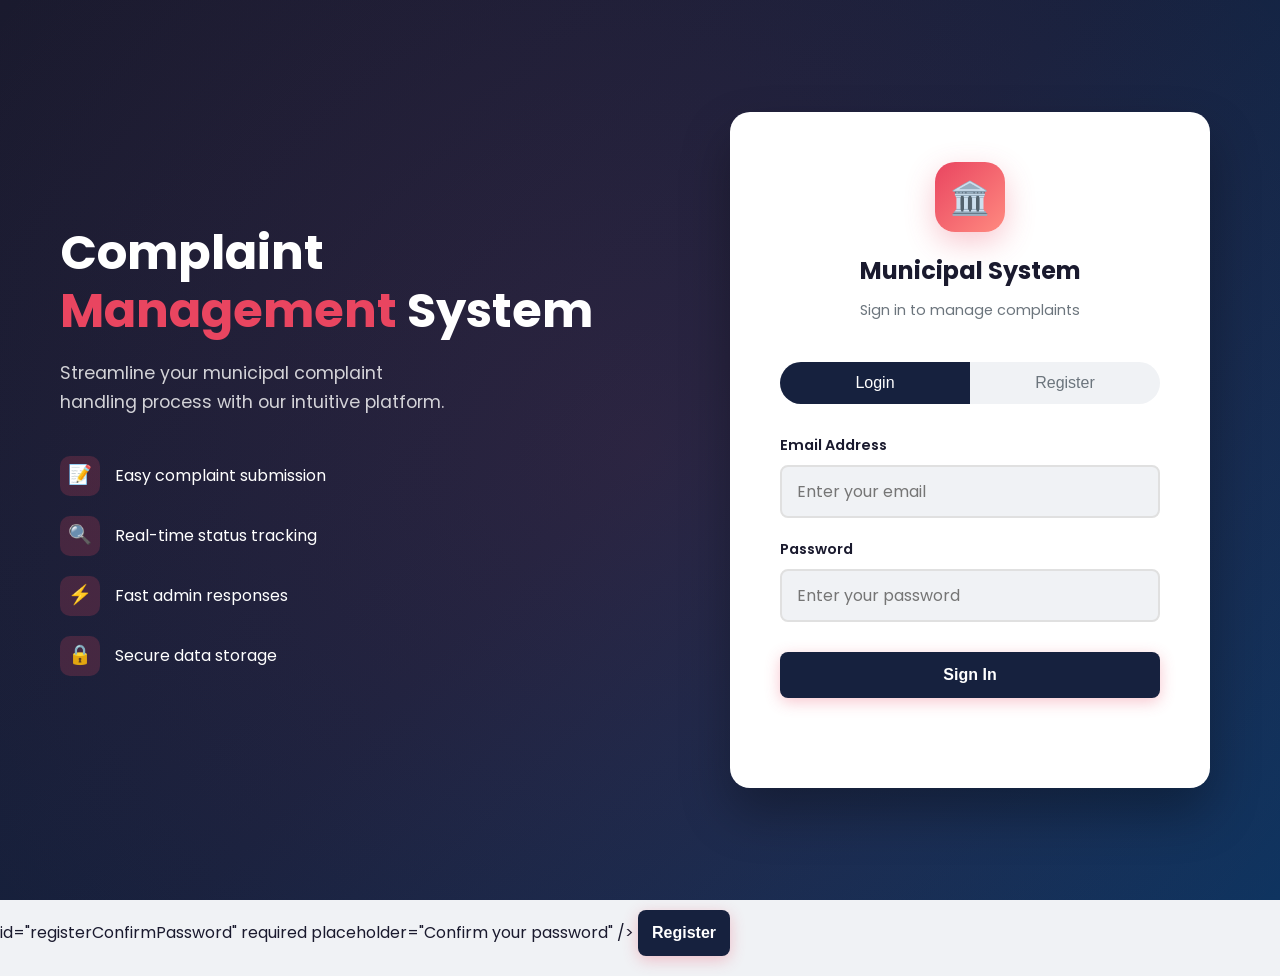
==== index.html @ 8fd68fb3 "Initial commit" ====
<!doctype html>
<html lang="en">
  <head>
    <meta charset="UTF-8" />
    <meta name="viewport" content="width=device-width, initial-scale=1.0" />
    <title>Municipal Complaint System - Login</title>
    <link rel="stylesheet" href="style.css" />
    <link href="https://fonts.googleapis.com/css2?family=Poppins:wght@400;500;600;700&display=swap" rel="stylesheet">
  </head>
  <body>
    <div class="auth-wrapper">
      <!-- Left Side - Branding -->
      <div class="auth-left">
        <h1>Complaint <span>Management</span> System</h1>
        <p>Streamline your municipal complaint handling process with our intuitive platform.</p>
        <div class="auth-features">
          <div class="auth-feature-item">
            <div class="icon">📝</div>
            <span>Easy complaint submission</span>
          </div>
          <div class="auth-feature-item">
            <div class="icon">🔍</div>
            <span>Real-time status tracking</span>
          </div>
          <div class="auth-feature-item">
            <div class="icon">⚡</div>
            <span>Fast admin responses</span>
          </div>
          <div class="auth-feature-item">
            <div class="icon">🔒</div>
            <span>Secure data storage</span>
          </div>
        </div>
      </div>

      <!-- Right Side - Forms -->
      <div class="auth-right">
        <div class="auth-box">
          <div class="auth-brand">
            <div class="logo">🏛️</div>
            <h2>Municipal System</h2>
            <p>Sign in to manage complaints</p>
          </div>

          <!-- Toggle Buttons -->
          <div class="auth-toggle">
            <button id="loginBtn" class="toggle-btn active">Login</button>
            <button id="registerBtn" class="toggle-btn">Register</button>
          </div>

          <!-- Login Form -->
          <form id="loginForm" class="auth-form">
            <div class="form-group">
              <label for="loginEmail">Email Address</label>
              <input
                type="email"
                id="loginEmail"
                required
                placeholder="Enter your email"
              />
            </div>
            <div class="form-group">
              <label for="loginPassword">Password</label>
              <input
                type="password"
                id="loginPassword"
                required
                placeholder="Enter your password"
              />
            </div>
            <button type="submit" class="auth-submit-btn">Sign In</button>
            <p class="form-message" id="loginMessage"></p>
          </form>

          <!-- Register Form -->
          <form id="registerForm" class="auth-form hidden">
            <div class="form-group">
              <label for="registerName">Full Name</label>
              <input
                type="text"
                id="registerName"
                required
                placeholder="Enter your full name"
              />
            </div>
            <div class="form-group">
              <label for="registerEmail">Email Address</label>
              <input
                type="email"
                id="registerEmail"
                required
                placeholder="Enter your email"
              />
            </div>
            <div class="form-group">
              <label for="registerPassword">Password</label>
              <input
                type="password"
                id="registerPassword"
                required
                placeholder="Create a password"
                minlength="6"
              />
            </div>
            <div class="form-group">
              <label for="registerConfirmPassword">Confirm Password</label>
              <input
                type="password"
                id="registerConfirmPassword"
                required
                placeholder="Confirm your password"
              />
            </div>
            <button type="submit" class="auth-submit-btn">Create Account</button>
            <p class="form-message" id="registerMessage"></p>
          </form>
        </div>
      </div>
    </div>

    <script src="script.js"></script>
  </body>
</html>
              id="registerConfirmPassword"
              required
              placeholder="Confirm your password"
            />
          </div>
          <button type="submit" class="auth-submit-btn">Register</button>
          <p class="form-message" id="registerMessage"></p>
        </form>
      </div>
    </div>

    <script src="script.js"></script>
  </body>
</html>
---- style.css ----
/* ========================================
   Municipal Complaint System - Enhanced Styles
   ======================================== */

/* CSS Variables */
:root {
  --primary-color: #1a1a2e;
  --secondary-color: #16213e;
  --accent-color: #0f3460;
  --highlight-color: #e94560;
  --success-color: #00d9a5;
  --warning-color: #ffc107;
  --danger-color: #ff6b6b;
  --light-bg: #f0f2f5;
  --white: #ffffff;
  --dark-text: #1a1a2e;
  --light-text: #6c757d;
  --border-color: #e0e0e0;
  --shadow: 0 4px 20px rgba(0, 0, 0, 0.08);
  --shadow-hover: 0 8px 30px rgba(0, 0, 0, 0.15);
  --transition: all 0.3s cubic-bezier(0.4, 0, 0.2, 1);
}

/* Reset & Base Styles */
* {
  margin: 0;
  padding: 0;
  box-sizing: border-box;
}

body {
  font-family: "Poppins", "Segoe UI", Tahoma, Geneva, Verdana, sans-serif;
  background: var(--light-bg);
  color: var(--dark-text);
  line-height: 1.6;
  min-height: 100vh;
}

/* ========================================
   Auth Page Styles (index.html)
   ======================================== */

.auth-wrapper {
  min-height: 100vh;
  display: flex;
  background: linear-gradient(135deg, #1a1a2e 0%, #16213e 50%, #0f3460 100%);
  position: relative;
  overflow: hidden;
}

.auth-wrapper::before {
  content: "";
  position: absolute;
  top: -50%;
  left: -50%;
  width: 200%;
  height: 200%;
  background: radial-gradient(circle, rgba(233, 69, 96, 0.1) 0%, transparent 50%);
  animation: rotate 20s linear infinite;
}

@keyframes rotate {
  from { transform: rotate(0deg); }
  to { transform: rotate(360deg); }
}

.auth-left {
  flex: 1;
  display: flex;
  flex-direction: column;
  justify-content: center;
  padding: 60px;
  color: white;
  position: relative;
  z-index: 1;
}

.auth-left h1 {
  font-size: 3rem;
  font-weight: 700;
  margin-bottom: 20px;
  line-height: 1.2;
}

.auth-left h1 span {
  color: var(--highlight-color);
}

.auth-left p {
  font-size: 1.1rem;
  opacity: 0.8;
  max-width: 400px;
  margin-bottom: 40px;
}

.auth-features {
  display: flex;
  flex-direction: column;
  gap: 20px;
}

.auth-feature-item {
  display: flex;
  align-items: center;
  gap: 15px;
  font-size: 1rem;
}

.auth-feature-item .icon {
  width: 40px;
  height: 40px;
  background: rgba(233, 69, 96, 0.2);
  border-radius: 10px;
  display: flex;
  align-items: center;
  justify-content: center;
  font-size: 1.2rem;
}

.auth-right {
  flex: 1;
  display: flex;
  justify-content: center;
  align-items: center;
  padding: 40px;
  position: relative;
  z-index: 1;
}

.auth-box {
  background: var(--white);
  border-radius: 20px;
  box-shadow: 0 25px 50px rgba(0, 0, 0, 0.3);
  padding: 50px;
  width: 100%;
  max-width: 480px;
  animation: slideUp 0.6s ease;
}

@keyframes slideUp {
  from {
    opacity: 0;
    transform: translateY(40px);
  }
  to {
    opacity: 1;
    transform: translateY(0);
  }
}

.auth-brand {
  text-align: center;
  margin-bottom: 40px;
}

.auth-brand .logo {
  width: 70px;
  height: 70px;
  background: linear-gradient(135deg, var(--highlight-color), #ff8a80);
  border-radius: 20px;
  display: flex;
  align-items: center;
  justify-content: center;
  font-size: 2rem;
  margin: 0 auto 20px;
  box-shadow: 0 10px 30px rgba(233, 69, 96, 0.3);
}

.auth-brand h2 {
  color: var(--primary-color);
  font-size: 1.5rem;
  margin-bottom: 8px;
}

.auth-brand p {
  color: var(--light-text);
  font-size: 0.9rem;
}

.auth-toggle {
  display: flex;
  margin-bottom: 35px;
  border-radius: 12px;
  overflow: hidden;
  background: var(--light-bg);
}

.toggle-btn {
  flex: 1;
  padding: 14px;
  border: none;
  background: transparent;
  cursor: pointer;
  font-size: 0.95rem;
  font-weight: 600;
  transition: var(--transition);
  color: var(--light-text);
}

.toggle-btn.active {
  background: linear-gradient(135deg, var(--highlight-color), #ff8a80);
  color: white;
}

.toggle-btn:hover:not(.active) {
  background: rgba(233, 69, 96, 0.1);
}

.auth-form {
  display: flex;
  flex-direction: column;
  gap: 20px;
}

.form-group {
  display: flex;
  flex-direction: column;
  gap: 8px;
}

.form-group label {
  font-weight: 600;
  color: var(--dark-text);
  font-size: 0.9rem;
}

.form-group input {
  padding: 14px 18px;
  border: 2px solid var(--border-color);
  border-radius: 12px;
  font-size: 1rem;
  transition: var(--transition);
  background: var(--light-bg);
}

.form-group input:focus {
  outline: none;
  border-color: var(--highlight-color);
  background: white;
  box-shadow: 0 0 0 4px rgba(233, 69, 96, 0.1);
}

.auth-submit-btn {
  padding: 16px;
  background: linear-gradient(135deg, var(--highlight-color), #ff8a80);
  color: white;
  border: none;
  border-radius: 12px;
  font-size: 1rem;
  font-weight: 600;
  cursor: pointer;
  transition: var(--transition);
  margin-top: 10px;
  box-shadow: 0 4px 15px rgba(233, 69, 96, 0.3);
}

.auth-submit-btn:hover {
  transform: translateY(-2px);
  box-shadow: 0 8px 25px rgba(233, 69, 96, 0.4);
}

.form-message {
  text-align: center;
  padding: 12px;
  border-radius: 10px;
  font-size: 0.9rem;
}

.form-message.success {
  background: rgba(0, 217, 165, 0.1);
  color: var(--success-color);
}

.form-message.error {
  background: rgba(255, 107, 107, 0.1);
  color: var(--danger-color);
}

.hidden {
  display: none !important;
}

/* ========================================
   Dashboard Layout (user.html & admin.html)
   ======================================== */

.dashboard-wrapper {
  display: flex;
  min-height: 100vh;
  background: var(--light-bg);
}

/* Sidebar */
.sidebar {
  width: 280px;
  background: var(--primary-color);
  padding: 30px 20px;
  display: flex;
  flex-direction: column;
  position: fixed;
  height: 100vh;
  z-index: 100;
  box-shadow: 4px 0 20px rgba(0, 0, 0, 0.1);
}

.sidebar-brand {
  display: flex;
  align-items: center;
  gap: 15px;
  padding: 10px;
  margin-bottom: 40px;
}

.sidebar-brand .logo {
  width: 50px;
  height: 50px;
  background: linear-gradient(135deg, var(--highlight-color), #ff8a80);
  border-radius: 14px;
  display: flex;
  align-items: center;
  justify-content: center;
  font-size: 1.5rem;
}

.sidebar-brand h2 {
  color: white;
  font-size: 1.2rem;
  font-weight: 600;
}

.sidebar-nav {
  display: flex;
  flex-direction: column;
  gap: 8px;
  flex: 1;
}

.sidebar-btn {
  padding: 16px 20px;
  background: transparent;
  border: none;
  border-radius: 12px;
  cursor: pointer;
  font-size: 0.95rem;
  font-weight: 500;
  text-align: left;
  transition: var(--transition);
  color: rgba(255, 255, 255, 0.7);
  display: flex;
  align-items: center;
  gap: 12px;
}

.sidebar-btn:hover {
  background: rgba(255, 255, 255, 0.1);
  color: white;
}

.sidebar-btn.active {
  background: linear-gradient(135deg, var(--highlight-color), #ff8a80);
  color: white;
  box-shadow: 0 4px 15px rgba(233, 69, 96, 0.3);
}

.sidebar-btn span.icon {
  font-size: 1.2rem;
}

.sidebar-user {
  padding: 20px;
  background: rgba(255, 255, 255, 0.05);
  border-radius: 12px;
  margin-top: auto;
}

.sidebar-user-info {
  display: flex;
  align-items: center;
  gap: 12px;
  margin-bottom: 15px;
}

.sidebar-user-avatar {
  width: 45px;
  height: 45px;
  background: linear-gradient(135deg, var(--highlight-color), #ff8a80);
  border-radius: 12px;
  display: flex;
  align-items: center;
  justify-content: center;
  color: white;
  font-weight: 600;
  font-size: 1.1rem;
}

.sidebar-user-name {
  color: white;
  font-weight: 600;
  font-size: 0.95rem;
}

.sidebar-user-role {
  color: rgba(255, 255, 255, 0.5);
  font-size: 0.8rem;
}

.logout-btn {
  width: 100%;
  padding: 12px;
  background: rgba(255, 107, 107, 0.2);
  color: var(--danger-color);
  border: none;
  border-radius: 10px;
  cursor: pointer;
  font-weight: 600;
  transition: var(--transition);
}

.logout-btn:hover {
  background: var(--danger-color);
  color: white;
}

/* Main Content */
.main-content {
  flex: 1;
  margin-left: 280px;
  padding: 40px;
  min-height: 100vh;
}

.content-header {
  margin-bottom: 40px;
}

.content-header h1 {
  color: var(--primary-color);
  font-size: 2rem;
  font-weight: 700;
  margin-bottom: 8px;
}

.content-header p {
  color: var(--light-text);
  font-size: 1rem;
}

.dashboard-top {
  display: grid;
  gap: 24px;
  margin-bottom: 40px;
}

.dashboard-hero {
  display: flex;
  align-items: center;
  justify-content: space-between;
  gap: 24px;
  padding: 28px 30px;
  border-radius: 24px;
  background: linear-gradient(135deg, rgba(15, 52, 96, 0.12), rgba(255, 255, 255, 0.75));
  box-shadow: var(--shadow);
}

.hero-badge {
  display: inline-flex;
  align-items: center;
  justify-content: center;
  padding: 10px 16px;
  border-radius: 999px;
  background: rgba(233, 69, 96, 0.12);
  color: var(--highlight-color);
  font-size: 0.85rem;
  font-weight: 700;
  margin-bottom: 12px;
}

.dashboard-hero h1 {
  font-size: 2rem;
  margin-bottom: 12px;
  color: var(--primary-color);
}

.dashboard-hero p {
  color: var(--light-text);
  max-width: 620px;
}

.hero-action {
  padding: 16px 28px;
  border: none;
  border-radius: 16px;
  background: linear-gradient(135deg, var(--highlight-color), #ff8a80);
  color: white;
  font-weight: 700;
  font-size: 0.95rem;
  cursor: pointer;
  transition: var(--transition);
}

.hero-action:hover {
  transform: translateY(-1px);
}

.dashboard-cards {
  display: grid;
  grid-template-columns: repeat(auto-fit, minmax(220px, 1fr));
  gap: 20px;
}

.dashboard-card {
  background: white;
  border-radius: 20px;
  padding: 24px 26px;
  box-shadow: var(--shadow);
  transition: var(--transition);
}

.dashboard-card:hover {
  transform: translateY(-3px);
  box-shadow: var(--shadow-hover);
}

.dashboard-card p {
  color: var(--light-text);
  font-size: 0.95rem;
  margin-bottom: 12px;
}

.dashboard-card strong {
  display: block;
  font-size: 2.5rem;
  color: var(--primary-color);
  margin-bottom: 10px;
}

.dashboard-card span {
  color: var(--light-text);
  font-size: 0.95rem;
}

.card-highlight {
  background: linear-gradient(180deg, rgba(15, 52, 96, 0.96), rgba(15, 52, 96, 0.9));
  color: white;
}

.card-highlight strong {
  color: white;
}

.card-highlight p,
.card-highlight span {
  color: rgba(255, 255, 255, 0.8);
}

.content-section {
  display: none;
  animation: fadeIn 0.4s ease;
}

.content-section.active {
  display: block;
}

@keyframes fadeIn {
  from {
    opacity: 0;
    transform: translateY(20px);
  }
  to {
    opacity: 1;
    transform: translateY(0);
  }
}

/* ========================================
   Complaint Form Styles
   ======================================== */

.complaint-form-container {
  background: white;
  border-radius: 20px;
  box-shadow: var(--shadow);
  padding: 40px;
  max-width: 800px;
}

.complaint-form-container h3 {
  color: var(--primary-color);
  font-size: 1.3rem;
  margin-bottom: 30px;
  display: flex;
  align-items: center;
  gap: 12px;
}

.complaint-form-container h3::before {
  content: "";
  width: 4px;
  height: 24px;
  background: linear-gradient(135deg, var(--highlight-color), #ff8a80);
  border-radius: 2px;
}

.form-row {
  display: grid;
  grid-template-columns: 1fr 1fr;
  gap: 25px;
}

.complaint-form .form-group {
  margin-bottom: 25px;
}

.complaint-form input,
.complaint-form select,
.complaint-form textarea {
  padding: 14px 18px;
  border: 2px solid var(--border-color);
  border-radius: 12px;
  font-size: 1rem;
  transition: var(--transition);
  background: var(--light-bg);
  font-family: inherit;
}

.complaint-form input:focus,
.complaint-form select:focus,
.complaint-form textarea:focus {
  outline: none;
  border-color: var(--highlight-color);
  background: white;
  box-shadow: 0 0 0 4px rgba(233, 69, 96, 0.1);
}

.complaint-form textarea {
  resize: vertical;
  min-height: 140px;
}

.submit-btn {
  padding: 16px 40px;
  background: linear-gradient(135deg, var(--highlight-color), #ff8a80);
  color: white;
  border: none;
  border-radius: 12px;
  font-size: 1rem;
  font-weight: 600;
  cursor: pointer;
  transition: var(--transition);
  box-shadow: 0 4px 15px rgba(233, 69, 96, 0.3);
}

.submit-btn:hover {
  transform: translateY(-2px);
  box-shadow: 0 8px 25px rgba(233, 69, 96, 0.4);
}

/* ========================================
   Search & Filter Styles
   ======================================== */

.search-filter-bar {
  display: flex;
  flex-wrap: wrap;
  gap: 20px;
  margin-bottom: 30px;
  background: white;
  padding: 25px;
  border-radius: 16px;
  box-shadow: var(--shadow);
}

.search-box {
  flex: 1;
  min-width: 250px;
  position: relative;
}

.search-box input {
  width: 100%;
  padding: 14px 20px 14px 50px;
  border: 2px solid var(--border-color);
  border-radius: 12px;
  font-size: 1rem;
  transition: var(--transition);
  background: var(--light-bg);
}

.search-box input:focus {
  outline: none;
  border-color: var(--highlight-color);
  background: white;
}

.search-box::before {
  content: "🔍";
  position: absolute;
  left: 18px;
  top: 50%;
  transform: translateY(-50%);
  font-size: 1.1rem;
}

.filter-group {
  display: flex;
  flex-direction: column;
  gap: 8px;
}

.filter-group label {
  font-weight: 600;
  font-size: 0.85rem;
  color: var(--light-text);
}

.filter-group select {
  padding: 12px 16px;
  border: 2px solid var(--border-color);
  border-radius: 10px;
  font-size: 0.95rem;
  min-width: 160px;
  cursor: pointer;
  transition: var(--transition);
  background: var(--light-bg);
}

.filter-group select:focus {
  outline: none;
  border-color: var(--highlight-color);
}

/* ========================================
   Complaint Card Styles
   ======================================== */

.complaints-grid {
  display: grid;
  grid-template-columns: repeat(auto-fill, minmax(380px, 1fr));
  gap: 25px;
}

.complaint-card {
  background: white;
  border-radius: 16px;
  box-shadow: var(--shadow);
  padding: 28px;
  transition: var(--transition);
  border: 1px solid transparent;
  position: relative;
  overflow: hidden;
}

.complaint-card::before {
  content: "";
  position: absolute;
  top: 0;
  left: 0;
  width: 4px;
  height: 100%;
  background: linear-gradient(135deg, var(--highlight-color), #ff8a80);
}

.complaint-card:hover {
  transform: translateY(-5px);
  box-shadow: var(--shadow-hover);
  border-color: var(--highlight-color);
}

.complaint-card-header {
  display: flex;
  justify-content: space-between;
  align-items: flex-start;
  margin-bottom: 18px;
}

.complaint-id {
  font-size: 0.85rem;
  color: var(--light-text);
  font-weight: 600;
  background: var(--light-bg);
  padding: 6px 12px;
  border-radius: 8px;
}

.complaint-status {
  padding: 8px 16px;
  border-radius: 20px;
  font-size: 0.8rem;
  font-weight: 700;
  text-transform: uppercase;
  letter-spacing: 0.5px;
}

.status-pending {
  background: rgba(255, 107, 107, 0.15);
  color: var(--danger-color);
}

.status-in-progress {
  background: rgba(255, 193, 7, 0.15);
  color: #d4a500;
}

.status-resolved {
  background: rgba(0, 217, 165, 0.15);
  color: #00a87d;
}

.complaint-title {
  font-size: 1.25rem;
  color: var(--primary-color);
  margin-bottom: 15px;
  font-weight: 700;
  line-height: 1.4;
}

.complaint-meta {
  display: flex;
  flex-wrap: wrap;
  gap: 18px;
  margin-bottom: 18px;
  font-size: 0.9rem;
  color: var(--light-text);
}

.complaint-meta span {
  display: flex;
  align-items: center;
  gap: 6px;
}

.complaint-description {
  color: var(--dark-text);
  margin-bottom: 20px;
  line-height: 1.7;
  display: -webkit-box;
  -webkit-line-clamp: 3;
  -webkit-box-orient: vertical;
  overflow: hidden;
}

.complaint-response {
  margin-top: 20px;
  padding: 20px;
  background: linear-gradient(135deg, rgba(0, 217, 165, 0.1), rgba(0, 217, 165, 0.05));
  border-radius: 12px;
  border-left: 4px solid var(--success-color);
}

.complaint-response h4 {
  color: var(--success-color);
  font-size: 0.9rem;
  margin-bottom: 10px;
  display: flex;
  align-items: center;
  gap: 8px;
}

.complaint-response p {
  color: var(--dark-text);
  font-size: 0.95rem;
  line-height: 1.6;
}

.complaint-timestamp {
  font-size: 0.8rem;
  color: var(--light-text);
  margin-top: 18px;
  padding-top: 18px;
  border-top: 1px solid var(--border-color);
}

/* Admin Card Actions */
.complaint-actions {
  margin-top: 20px;
  display: flex;
  gap: 12px;
}

.action-btn {
  padding: 12px 24px;
  border: none;
  border-radius: 10px;
  cursor: pointer;
  font-size: 0.9rem;
  font-weight: 600;
  transition: var(--transition);
}

.action-btn.primary {
  background: linear-gradient(135deg, var(--highlight-color), #ff8a80);
  color: white;
  box-shadow: 0 4px 15px rgba(233, 69, 96, 0.3);
}

.action-btn.primary:hover {
  transform: translateY(-2px);
  box-shadow: 0 6px 20px rgba(233, 69, 96, 0.4);
}

/* ========================================
   Modal Styles
   ======================================== */

.modal {
  position: fixed;
  top: 0;
  left: 0;
  width: 100%;
  height: 100%;
  background: rgba(26, 26, 46, 0.8);
  backdrop-filter: blur(8px);
  display: flex;
  justify-content: center;
  align-items: center;
  z-index: 1000;
  padding: 20px;
}

.modal.hidden {
  display: none;
}

.modal-content {
  background: white;
  border-radius: 20px;
  width: 100%;
  max-width: 520px;
  max-height: 90vh;
  overflow-y: auto;
  animation: modalSlideIn 0.3s ease;
  box-shadow: 0 25px 50px rgba(0, 0, 0, 0.3);
}

@keyframes modalSlideIn {
  from {
    opacity: 0;
    transform: scale(0.9) translateY(20px);
  }
  to {
    opacity: 1;
    transform: scale(1) translateY(0);
  }
}

.modal-header {
  display: flex;
  justify-content: space-between;
  align-items: center;
  padding: 25px 30px;
  border-bottom: 1px solid var(--border-color);
}

.modal-header h3 {
  color: var(--primary-color);
  font-size: 1.3rem;
  font-weight: 700;
}

.modal-close {
  background: var(--light-bg);
  border: none;
  width: 40px;
  height: 40px;
  border-radius: 12px;
  cursor: pointer;
  font-size: 1.5rem;
  color: var(--light-text);
  transition: var(--transition);
  display: flex;
  align-items: center;
  justify-content: center;
}

.modal-close:hover {
  background: var(--danger-color);
  color: white;
}

.modal-body {
  padding: 30px;
}

.complaint-details {
  background: var(--light-bg);
  padding: 20px;
  border-radius: 12px;
  margin-bottom: 25px;
}

.complaint-details p {
  margin-bottom: 12px;
  font-size: 0.95rem;
  display: flex;
  justify-content: space-between;
}

.complaint-details strong {
  color: var(--primary-color);
  font-weight: 600;
}

.complaint-details span {
  color: var(--light-text);
}

.modal-body .form-group {
  margin-bottom: 22px;
}

.modal-body select,
.modal-body textarea {
  width: 100%;
  padding: 14px 18px;
  border: 2px solid var(--border-color);
  border-radius: 12px;
  font-size: 1rem;
  transition: var(--transition);
  background: var(--light-bg);
  font-family: inherit;
}

.modal-body select:focus,
.modal-body textarea:focus {
  outline: none;
  border-color: var(--highlight-color);
  background: white;
}

.modal-body textarea {
  resize: vertical;
  min-height: 120px;
}

/* ========================================
   Empty State
   ======================================== */

.empty-state {
  text-align: center;
  padding: 80px 40px;
  background: white;
  border-radius: 20px;
  box-shadow: var(--shadow);
}

.empty-state .icon {
  font-size: 4rem;
  margin-bottom: 20px;
  display: block;
}

.empty-state h3 {
  font-size: 1.5rem;
  color: var(--primary-color);
  margin-bottom: 12px;
}

.empty-state p {
  color: var(--light-text);
  font-size: 1rem;
}

/* ========================================
   Stats Cards
   ======================================== */

.stats-grid {
  display: grid;
  grid-template-columns: repeat(auto-fit, minmax(240px, 1fr));
  gap: 25px;
  margin-bottom: 40px;
}

.stat-card {
  background: white;
  border-radius: 16px;
  padding: 28px;
  box-shadow: var(--shadow);
  display: flex;
  align-items: center;
  gap: 20px;
  transition: var(--transition);
}

.stat-card:hover {
  transform: translateY(-3px);
  box-shadow: var(--shadow-hover);
}

.stat-icon {
  width: 60px;
  height: 60px;
  border-radius: 16px;
  display: flex;
  align-items: center;
  justify-content: center;
  font-size: 1.8rem;
}

.stat-icon.pending {
  background: rgba(255, 107, 107, 0.15);
}

.stat-icon.progress {
  background: rgba(255, 193, 7, 0.15);
}

.stat-icon.resolved {
  background: rgba(0, 217, 165, 0.15);
}

.stat-info h4 {
  color: var(--light-text);
  font-size: 0.9rem;
  font-weight: 500;
  margin-bottom: 5px;
}

.stat-info .value {
  color: var(--primary-color);
  font-size: 2rem;
  font-weight: 700;
}

/* ========================================
   Responsive Design
   ======================================== */

@media (max-width: 1200px) {
  .sidebar {
    width: 240px;
  }
  .main-content {
    margin-left: 240px;
    padding: 30px;
  }
}

@media (max-width: 992px) {
  .auth-left {
    display: none;
  }
  .auth-right {
    flex: 1;
  }
  .complaints-grid {
    grid-template-columns: 1fr;
  }
}

@media (max-width: 768px) {
  .sidebar {
    transform: translateX(-100%);
    width: 280px;
    transition: var(--transition);
  }
  .sidebar.active {
    transform: translateX(0);
  }
  .main-content {
    margin-left: 0;
    padding: 20px;
  }
  .form-row {
    grid-template-columns: 1fr;
  }
  .search-filter-bar {
    flex-direction: column;
  }
  .filter-group select {
    width: 100%;
  }
}

@media (max-width: 480px) {
  .auth-box {
    padding: 30px 25px;
  }
  .auth-left h1 {
    font-size: 2rem;
  }
  .complaint-form-container {
    padding: 25px;
  }
  .complaint-card {
    padding: 20px;
  }
}
  padding: 40px;
  width: 100%;
  max-width: 450px;
  animation: slideUp 0.5s ease;
}

@keyframes slideUp {
  from {
    opacity: 0;
    transform: translateY(30px);
  }
  to {
    opacity: 1;
    transform: translateY(0);
  }
}

.auth-header {
  text-align: center;
  margin-bottom: 30px;
}

.auth-header h1 {
  color: var(--primary-color);
  font-size: 1.8rem;
  margin-bottom: 10px;
}

.auth-header p {
  color: var(--light-text);
  font-size: 0.95rem;
}

.auth-toggle {
  display: flex;
  margin-bottom: 30px;
  border-radius: 25px;
  overflow: hidden;
  background: var(--light-bg);
}

.toggle-btn {
  flex: 1;
  padding: 12px;
  border: none;
  background: transparent;
  cursor: pointer;
  font-size: 1rem;
  font-weight: 500;
  transition: var(--transition);
  color: var(--light-text);
}

.toggle-btn.active {
  background: var(--secondary-color);
  color: white;
}

.toggle-btn:hover:not(.active) {
  background: rgba(52, 152, 219, 0.1);
}

.auth-form {
  display: flex;
  flex-direction: column;
  gap: 20px;
}

.form-group {
  display: flex;
  flex-direction: column;
  gap: 8px;
}

.form-group label {
  font-weight: 600;
  color: var(--dark-text);
  font-size: 0.9rem;
}

.form-group input,
.form-group select,
.form-group textarea {
  padding: 12px 15px;
  border: 2px solid var(--border-color);
  border-radius: 8px;
  font-size: 1rem;
  transition: var(--transition);
  font-family: inherit;
}

.form-group input:focus,
.form-group select:focus,
.form-group textarea:focus {
  outline: none;
  border-color: var(--secondary-color);
  box-shadow: 0 0 0 3px rgba(52, 152, 219, 0.1);
}

.auth-submit-btn {
  padding: 14px;
  background: var(--secondary-color);
  color: white;
  border: none;
  border-radius: 8px;
  font-size: 1rem;
  font-weight: 600;
  cursor: pointer;
  transition: var(--transition);
  margin-top: 10px;
}

.auth-submit-btn:hover {
  background: #2980b9;
  transform: translateY(-2px);
  box-shadow: 0 5px 15px rgba(52, 152, 219, 0.3);
}

.form-message {
  text-align: center;
  padding: 10px;
  border-radius: 5px;
  font-size: 0.9rem;
}

.form-message.success {
  background: rgba(39, 174, 96, 0.1);
  color: var(--accent-color);
}

.form-message.error {
  background: rgba(231, 76, 60, 0.1);
  color: var(--danger-color);
}

.hidden {
  display: none !important;
}

/* ========================================
   Dashboard Layout (user.html & admin.html)
   ======================================== */

.navbar {
  background: white;
  padding: 15px 30px;
  display: flex;
  justify-content: space-between;
  align-items: center;
  box-shadow: var(--shadow);
  position: sticky;
  top: 0;
  z-index: 100;
}

.nav-brand h2 {
  color: var(--primary-color);
  font-size: 1.4rem;
}

.nav-links {
  display: flex;
  align-items: center;
  gap: 20px;
}

#userNameDisplay,
#adminNameDisplay {
  color: var(--dark-text);
  font-weight: 500;
}

.nav-logout-btn {
  padding: 8px 20px;
  background: var(--danger-color);
  color: white;
  border: none;
  border-radius: 5px;
  cursor: pointer;
  font-weight: 500;
  transition: var(--transition);
}

.nav-logout-btn:hover {
  background: #c0392b;
}

.dashboard-container {
  display: flex;
  min-height: calc(100vh - 70px);
}

/* Sidebar */
.sidebar {
  width: 250px;
  background: white;
  padding: 20px;
  box-shadow: var(--shadow);
  display: flex;
  flex-direction: column;
  gap: 10px;
}

.sidebar-btn {
  padding: 15px 20px;
  background: transparent;
  border: none;
  border-radius: 8px;
  cursor: pointer;
  font-size: 1rem;
  font-weight: 500;
  text-align: left;
  transition: var(--transition);
  color: var(--dark-text);
}

.sidebar-btn:hover {
  background: var(--light-bg);
}

.sidebar-btn.active {
  background: var(--secondary-color);
  color: white;
}

/* Main Content */
.main-content {
  flex: 1;
  padding: 30px;
  background: var(--light-bg);
  overflow-y: auto;
}

.content-section {
  display: none;
  animation: fadeIn 0.3s ease;
}

.content-section.active {
  display: block;
}

@keyframes fadeIn {
  from {
    opacity: 0;
  }
  to {
    opacity: 1;
  }
}

.section-header {
  margin-bottom: 30px;
}

.section-header h2 {
  color: var(--primary-color);
  font-size: 1.8rem;
  margin-bottom: 8px;
}

.section-header p {
  color: var(--light-text);
}

/* ========================================
   Complaint Form Styles
   ======================================== */

.complaint-form {
  background: white;
  padding: 30px;
  border-radius: 12px;
  box-shadow: var(--shadow);
  max-width: 800px;
}

.form-row {
  display: grid;
  grid-template-columns: 1fr 1fr;
  gap: 20px;
}

@media (max-width: 600px) {
  .form-row {
    grid-template-columns: 1fr;
  }
}

.complaint-form .form-group {
  margin-bottom: 20px;
}

.complaint-form textarea {
  resize: vertical;
  min-height: 120px;
}

.submit-btn {
  padding: 14px 30px;
  background: var(--secondary-color);
  color: white;
  border: none;
  border-radius: 8px;
  font-size: 1rem;
  font-weight: 600;
  cursor: pointer;
  transition: var(--transition);
}

.submit-btn:hover {
  background: #2980b9;
  transform: translateY(-2px);
  box-shadow: 0 5px 15px rgba(52, 152, 219, 0.3);
}

/* ========================================
   Search & Filter Styles
   ======================================== */

.search-container {
  margin-bottom: 25px;
}

.search-input {
  width: 100%;
  max-width: 400px;
  padding: 12px 20px;
  border: 2px solid var(--border-color);
  border-radius: 25px;
  font-size: 1rem;
  transition: var(--transition);
}

.search-input:focus {
  outline: none;
  border-color: var(--secondary-color);
  box-shadow: 0 0 0 3px rgba(52, 152, 219, 0.1);
}

.filters-container {
  display: flex;
  flex-wrap: wrap;
  gap: 20px;
  margin-bottom: 25px;
  background: white;
  padding: 20px;
  border-radius: 12px;
  box-shadow: var(--shadow);
}

.filter-group {
  display: flex;
  flex-direction: column;
  gap: 8px;
}

.filter-group label {
  font-weight: 600;
  font-size: 0.9rem;
  color: var(--dark-text);
}

.filter-group select {
  padding: 10px 15px;
  border: 2px solid var(--border-color);
  border-radius: 8px;
  font-size: 0.95rem;
  min-width: 180px;
  cursor: pointer;
  transition: var(--transition);
}

.filter-group select:focus {
  outline: none;
  border-color: var(--secondary-color);
}

/* ========================================
   Complaint Card Styles
   ======================================== */

.complaints-grid {
  display: grid;
  grid-template-columns: repeat(auto-fill, minmax(350px, 1fr));
  gap: 25px;
}

.complaint-card {
  background: white;
  border-radius: 12px;
  box-shadow: var(--shadow);
  padding: 25px;
  transition: var(--transition);
  border-left: 4px solid var(--secondary-color);
}

.complaint-card:hover {
  transform: translateY(-5px);
  box-shadow: 0 10px 30px rgba(0, 0, 0, 0.15);
}

.complaint-card-header {
  display: flex;
  justify-content: space-between;
  align-items: flex-start;
  margin-bottom: 15px;
}

.complaint-id {
  font-size: 0.85rem;
  color: var(--light-text);
  font-weight: 500;
}

.complaint-title {
  font-size: 1.2rem;
  color: var(--primary-color);
  margin-bottom: 10px;
  font-weight: 600;
}

.complaint-meta {
  display: flex;
  flex-wrap: wrap;
  gap: 15px;
  margin-bottom: 15px;
  font-size: 0.9rem;
  color: var(--light-text);
}

.complaint-meta span {
  display: flex;
  align-items: center;
  gap: 5px;
}

.complaint-description {
  color: var(--dark-text);
  margin-bottom: 15px;
  line-height: 1.6;
}

.complaint-status {
  display: inline-block;
  padding: 6px 15px;
  border-radius: 20px;
  font-size: 0.85rem;
  font-weight: 600;
  text-transform: uppercase;
}

.status-pending {
  background: rgba(231, 76, 60, 0.1);
  color: var(--danger-color);
}

.status-in-progress {
  background: rgba(243, 156, 18, 0.1);
  color: var(--warning-color);
}

.status-resolved {
  background: rgba(39, 174, 96, 0.1);
  color: var(--accent-color);
}

.complaint-response {
  margin-top: 15px;
  padding: 15px;
  background: var(--light-bg);
  border-radius: 8px;
  border-left: 3px solid var(--accent-color);
}

.complaint-response h4 {
  color: var(--accent-color);
  font-size: 0.9rem;
  margin-bottom: 8px;
}

.complaint-response p {
  color: var(--dark-text);
  font-size: 0.95rem;
}

.complaint-timestamp {
  font-size: 0.8rem;
  color: var(--light-text);
  margin-top: 10px;
}

/* Admin Card Actions */
.complaint-actions {
  margin-top: 15px;
  display: flex;
  gap: 10px;
}

.action-btn {
  padding: 8px 16px;
  border: none;
  border-radius: 5px;
  cursor: pointer;
  font-size: 0.9rem;
  font-weight: 500;
  transition: var(--transition);
}

.action-btn.primary {
  background: var(--secondary-color);
  color: white;
}

.action-btn.primary:hover {
  background: #2980b9;
}

/* ========================================
   Modal Styles
   ======================================== */

.modal {
  position: fixed;
  top: 0;
  left: 0;
  width: 100%;
  height: 100%;
  background: rgba(0, 0, 0, 0.5);
  display: flex;
  justify-content: center;
  align-items: center;
  z-index: 1000;
  padding: 20px;
}

.modal.hidden {
  display: none;
}

.modal-content {
  background: white;
  border-radius: 12px;
  width: 100%;
  max-width: 500px;
  max-height: 90vh;
  overflow-y: auto;
  animation: modalSlideIn 0.3s ease;
}

@keyframes modalSlideIn {
  from {
    opacity: 0;
    transform: scale(0.9);
  }
  to {
    opacity: 1;
    transform: scale(1);
  }
}

.modal-header {
  display: flex;
  justify-content: space-between;
  align-items: center;
  padding: 20px 25px;
  border-bottom: 1px solid var(--border-color);
}

.modal-header h3 {
  color: var(--primary-color);
}

.modal-close {
  background: none;
  border: none;
  font-size: 1.8rem;
  cursor: pointer;
  color: var(--light-text);
  transition: var(--transition);
}

.modal-close:hover {
  color: var(--danger-color);
}

.modal-body {
  padding: 25px;
}

.complaint-details {
  background: var(--light-bg);
  padding: 15px;
  border-radius: 8px;
  margin-bottom: 20px;
}

.complaint-details p {
  margin-bottom: 8px;
  font-size: 0.95rem;
}

.complaint-details strong {
  color: var(--primary-color);
}

.modal-body .form-group {
  margin-bottom: 20px;
}

.modal-body textarea {
  width: 100%;
  resize: vertical;
}

/* ========================================
   Responsive Design
   ======================================== */

@media (max-width: 768px) {
  .navbar {
    padding: 15px 20px;
  }

  .nav-brand h2 {
    font-size: 1.2rem;
  }

  .dashboard-container {
    flex-direction: column;
  }

  .sidebar {
    width: 100%;
    flex-direction: row;
    overflow-x: auto;
    padding: 15px;
  }

  .sidebar-btn {
    white-space: nowrap;
  }

  .main-content {
    padding: 20px;
  }

  .complaints-grid {
    grid-template-columns: 1fr;
  }

  .filters-container {
    flex-direction: column;
  }

  .filter-group select {
    width: 100%;
  }
}

@media (max-width: 480px) {
  .auth-box {
    padding: 25px;
  }

  .auth-header h1 {
    font-size: 1.5rem;
  }

  .complaint-form {
    padding: 20px;
  }

  .submit-btn {
    width: 100%;
  }
}

/* ========================================
   Empty State
   ======================================== */

.empty-state {
  text-align: center;
  padding: 60px 20px;
  color: var(--light-text);
}

.empty-state h3 {
  font-size: 1.5rem;
  margin-bottom: 10px;
  color: var(--dark-text);
}

.empty-state p {
  font-size: 1rem;
}
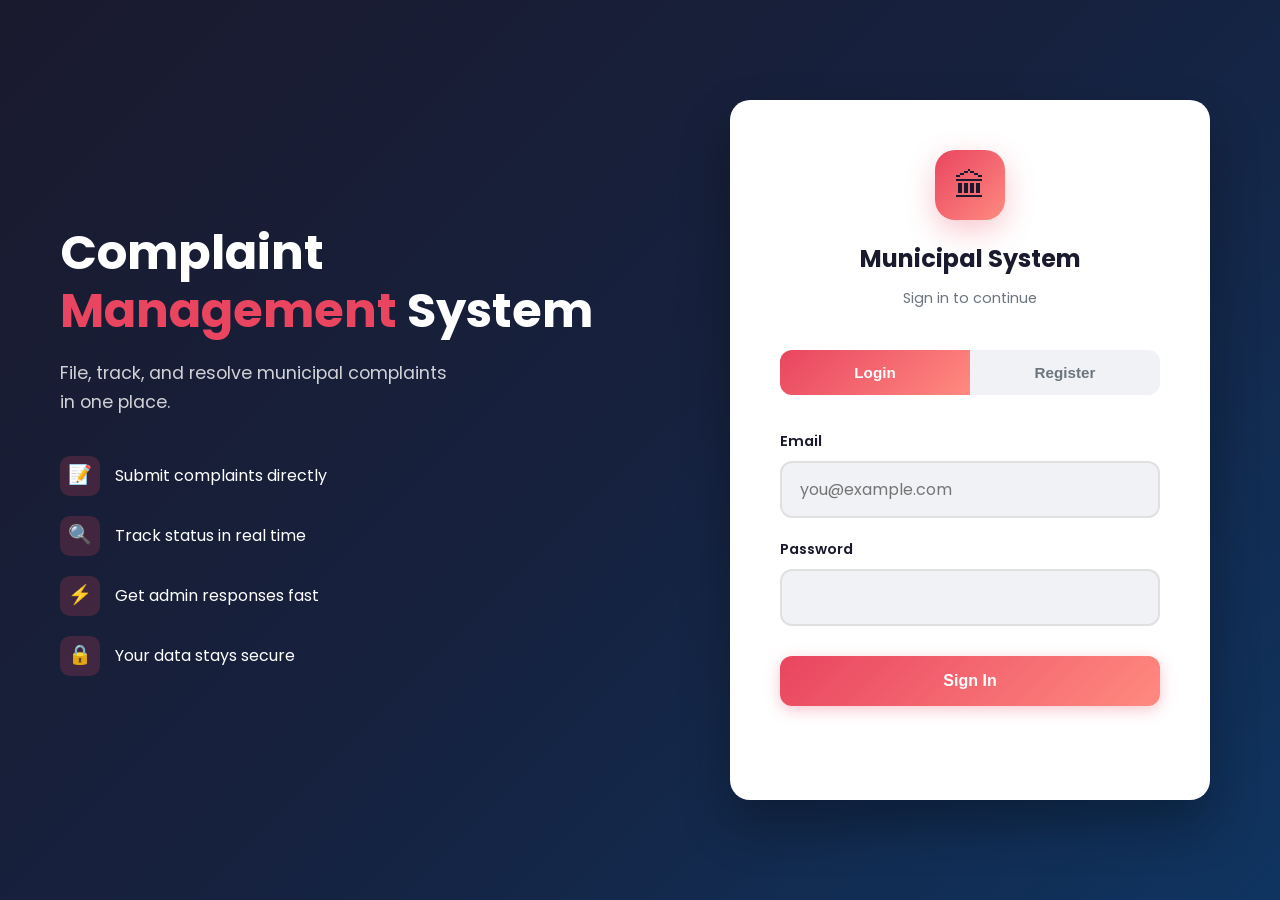
==== commit 66209561: "updated code" ====
--- a/index.html
+++ b/index.html
@@ -3,135 +3,91 @@
   <head>
     <meta charset="UTF-8" />
     <meta name="viewport" content="width=device-width, initial-scale=1.0" />
-    <title>Municipal Complaint System - Login</title>
+    <title>Municipal Complaint System</title>
     <link rel="stylesheet" href="style.css" />
     <link href="https://fonts.googleapis.com/css2?family=Poppins:wght@400;500;600;700&display=swap" rel="stylesheet">
   </head>
   <body>
     <div class="auth-wrapper">
-      <!-- Left Side - Branding -->
+
+      <!-- Left -->
       <div class="auth-left">
         <h1>Complaint <span>Management</span> System</h1>
-        <p>Streamline your municipal complaint handling process with our intuitive platform.</p>
+        <p>File, track, and resolve municipal complaints in one place.</p>
         <div class="auth-features">
           <div class="auth-feature-item">
-            <div class="icon">📝</div>
-            <span>Easy complaint submission</span>
+            <div class="icon">&#x1F4DD;</div>
+            <span>Submit complaints directly</span>
           </div>
           <div class="auth-feature-item">
-            <div class="icon">🔍</div>
-            <span>Real-time status tracking</span>
+            <div class="icon">&#x1F50D;</div>
+            <span>Track status in real time</span>
           </div>
           <div class="auth-feature-item">
-            <div class="icon">⚡</div>
-            <span>Fast admin responses</span>
+            <div class="icon">&#x26A1;</div>
+            <span>Get admin responses fast</span>
           </div>
           <div class="auth-feature-item">
-            <div class="icon">🔒</div>
-            <span>Secure data storage</span>
+            <div class="icon">&#x1F512;</div>
+            <span>Your data stays secure</span>
           </div>
         </div>
       </div>
 
-      <!-- Right Side - Forms -->
+      <!-- Right -->
       <div class="auth-right">
         <div class="auth-box">
           <div class="auth-brand">
-            <div class="logo">🏛️</div>
+            <div class="logo">&#x1F3DB;</div>
             <h2>Municipal System</h2>
-            <p>Sign in to manage complaints</p>
+            <p>Sign in to continue</p>
           </div>
 
-          <!-- Toggle Buttons -->
           <div class="auth-toggle">
             <button id="loginBtn" class="toggle-btn active">Login</button>
             <button id="registerBtn" class="toggle-btn">Register</button>
           </div>
 
-          <!-- Login Form -->
+          <!-- Login -->
           <form id="loginForm" class="auth-form">
             <div class="form-group">
-              <label for="loginEmail">Email Address</label>
-              <input
-                type="email"
-                id="loginEmail"
-                required
-                placeholder="Enter your email"
-              />
+              <label for="loginEmail">Email</label>
+              <input type="email" id="loginEmail" required placeholder="you@example.com" />
             </div>
             <div class="form-group">
               <label for="loginPassword">Password</label>
-              <input
-                type="password"
-                id="loginPassword"
-                required
-                placeholder="Enter your password"
-              />
+              <input type="password" id="loginPassword" required />
             </div>
             <button type="submit" class="auth-submit-btn">Sign In</button>
             <p class="form-message" id="loginMessage"></p>
           </form>
 
-          <!-- Register Form -->
+          <!-- Register -->
           <form id="registerForm" class="auth-form hidden">
             <div class="form-group">
               <label for="registerName">Full Name</label>
-              <input
-                type="text"
-                id="registerName"
-                required
-                placeholder="Enter your full name"
-              />
+              <input type="text" id="registerName" required />
             </div>
             <div class="form-group">
-              <label for="registerEmail">Email Address</label>
-              <input
-                type="email"
-                id="registerEmail"
-                required
-                placeholder="Enter your email"
-              />
+              <label for="registerEmail">Email</label>
+              <input type="email" id="registerEmail" required placeholder="you@example.com" />
             </div>
             <div class="form-group">
               <label for="registerPassword">Password</label>
-              <input
-                type="password"
-                id="registerPassword"
-                required
-                placeholder="Create a password"
-                minlength="6"
-              />
+              <input type="password" id="registerPassword" required minlength="6" />
             </div>
             <div class="form-group">
               <label for="registerConfirmPassword">Confirm Password</label>
-              <input
-                type="password"
-                id="registerConfirmPassword"
-                required
-                placeholder="Confirm your password"
-              />
+              <input type="password" id="registerConfirmPassword" required />
             </div>
             <button type="submit" class="auth-submit-btn">Create Account</button>
             <p class="form-message" id="registerMessage"></p>
           </form>
+
         </div>
       </div>
+
     </div>
-
     <script src="script.js"></script>
   </body>
-</html>
-              id="registerConfirmPassword"
-              required
-              placeholder="Confirm your password"
-            />
-          </div>
-          <button type="submit" class="auth-submit-btn">Register</button>
-          <p class="form-message" id="registerMessage"></p>
-        </form>
-      </div>
-    </div>
-
-    <script src="script.js"></script>
-  </body>
-</html>
+</html>
--- a/style.css
+++ b/style.css
@@ -1,8 +1,6 @@
-/* ========================================
-   Municipal Complaint System - Enhanced Styles
-   ======================================== */
-
-/* CSS Variables */
+/* Municipal Complaint System */
+
+/* Variables */
 :root {
   --primary-color: #1a1a2e;
   --secondary-color: #16213e;
@@ -21,7 +19,7 @@
   --transition: all 0.3s cubic-bezier(0.4, 0, 0.2, 1);
 }
 
-/* Reset & Base Styles */
+/* Reset */
 * {
   margin: 0;
   padding: 0;
@@ -36,32 +34,12 @@
   min-height: 100vh;
 }
 
-/* ========================================
-   Auth Page Styles (index.html)
-   ======================================== */
+/* Auth Page */
 
 .auth-wrapper {
   min-height: 100vh;
   display: flex;
   background: linear-gradient(135deg, #1a1a2e 0%, #16213e 50%, #0f3460 100%);
-  position: relative;
-  overflow: hidden;
-}
-
-.auth-wrapper::before {
-  content: "";
-  position: absolute;
-  top: -50%;
-  left: -50%;
-  width: 200%;
-  height: 200%;
-  background: radial-gradient(circle, rgba(233, 69, 96, 0.1) 0%, transparent 50%);
-  animation: rotate 20s linear infinite;
-}
-
-@keyframes rotate {
-  from { transform: rotate(0deg); }
-  to { transform: rotate(360deg); }
 }
 
 .auth-left {
@@ -71,8 +49,6 @@
   justify-content: center;
   padding: 60px;
   color: white;
-  position: relative;
-  z-index: 1;
 }
 
 .auth-left h1 {
@@ -123,8 +99,6 @@
   justify-content: center;
   align-items: center;
   padding: 40px;
-  position: relative;
-  z-index: 1;
 }
 
 .auth-box {
@@ -224,16 +198,21 @@
   font-size: 0.9rem;
 }
 
-.form-group input {
+.form-group input,
+.form-group select,
+.form-group textarea {
   padding: 14px 18px;
   border: 2px solid var(--border-color);
   border-radius: 12px;
   font-size: 1rem;
   transition: var(--transition);
   background: var(--light-bg);
-}
-
-.form-group input:focus {
+  font-family: inherit;
+}
+
+.form-group input:focus,
+.form-group select:focus,
+.form-group textarea:focus {
   outline: none;
   border-color: var(--highlight-color);
   background: white;
@@ -280,9 +259,7 @@
   display: none !important;
 }
 
-/* ========================================
-   Dashboard Layout (user.html & admin.html)
-   ======================================== */
+/* Dashboard Layout */
 
 .dashboard-wrapper {
   display: flex;
@@ -445,6 +422,28 @@
   font-size: 1rem;
 }
 
+.content-section {
+  display: none;
+  animation: fadeIn 0.4s ease;
+}
+
+.content-section.active {
+  display: block;
+}
+
+@keyframes fadeIn {
+  from {
+    opacity: 0;
+    transform: translateY(20px);
+  }
+  to {
+    opacity: 1;
+    transform: translateY(0);
+  }
+}
+
+/* Dashboard Hero & Cards */
+
 .dashboard-top {
   display: grid;
   gap: 24px;
@@ -553,29 +552,7 @@
   color: rgba(255, 255, 255, 0.8);
 }
 
-.content-section {
-  display: none;
-  animation: fadeIn 0.4s ease;
-}
-
-.content-section.active {
-  display: block;
-}
-
-@keyframes fadeIn {
-  from {
-    opacity: 0;
-    transform: translateY(20px);
-  }
-  to {
-    opacity: 1;
-    transform: translateY(0);
-  }
-}
-
-/* ========================================
-   Complaint Form Styles
-   ======================================== */
+/* Complaint Form */
 
 .complaint-form-container {
   background: white;
@@ -656,9 +633,7 @@
   box-shadow: 0 8px 25px rgba(233, 69, 96, 0.4);
 }
 
-/* ========================================
-   Search & Filter Styles
-   ======================================== */
+/* Search & Filters */
 
 .search-filter-bar {
   display: flex;
@@ -694,7 +669,9 @@
 }
 
 .search-box::before {
-  content: "🔍";
+  content: "\f002";
+  font-family: "Font Awesome 6 Free";
+  font-weight: 900;
   position: absolute;
   left: 18px;
   top: 50%;
@@ -730,9 +707,7 @@
   border-color: var(--highlight-color);
 }
 
-/* ========================================
-   Complaint Card Styles
-   ======================================== */
+/* Complaint Cards */
 
 .complaints-grid {
   display: grid;
@@ -871,7 +846,6 @@
   border-top: 1px solid var(--border-color);
 }
 
-/* Admin Card Actions */
 .complaint-actions {
   margin-top: 20px;
   display: flex;
@@ -899,9 +873,7 @@
   box-shadow: 0 6px 20px rgba(233, 69, 96, 0.4);
 }
 
-/* ========================================
-   Modal Styles
-   ======================================== */
+/* Modal */
 
 .modal {
   position: fixed;
@@ -1033,9 +1005,7 @@
   min-height: 120px;
 }
 
-/* ========================================
-   Empty State
-   ======================================== */
+/* Empty State */
 
 .empty-state {
   text-align: center;
@@ -1062,71 +1032,7 @@
   font-size: 1rem;
 }
 
-/* ========================================
-   Stats Cards
-   ======================================== */
-
-.stats-grid {
-  display: grid;
-  grid-template-columns: repeat(auto-fit, minmax(240px, 1fr));
-  gap: 25px;
-  margin-bottom: 40px;
-}
-
-.stat-card {
-  background: white;
-  border-radius: 16px;
-  padding: 28px;
-  box-shadow: var(--shadow);
-  display: flex;
-  align-items: center;
-  gap: 20px;
-  transition: var(--transition);
-}
-
-.stat-card:hover {
-  transform: translateY(-3px);
-  box-shadow: var(--shadow-hover);
-}
-
-.stat-icon {
-  width: 60px;
-  height: 60px;
-  border-radius: 16px;
-  display: flex;
-  align-items: center;
-  justify-content: center;
-  font-size: 1.8rem;
-}
-
-.stat-icon.pending {
-  background: rgba(255, 107, 107, 0.15);
-}
-
-.stat-icon.progress {
-  background: rgba(255, 193, 7, 0.15);
-}
-
-.stat-icon.resolved {
-  background: rgba(0, 217, 165, 0.15);
-}
-
-.stat-info h4 {
-  color: var(--light-text);
-  font-size: 0.9rem;
-  font-weight: 500;
-  margin-bottom: 5px;
-}
-
-.stat-info .value {
-  color: var(--primary-color);
-  font-size: 2rem;
-  font-weight: 700;
-}
-
-/* ========================================
-   Responsive Design
-   ======================================== */
+/* Responsive */
 
 @media (max-width: 1200px) {
   .sidebar {
@@ -1178,710 +1084,10 @@
   .auth-box {
     padding: 30px 25px;
   }
-  .auth-left h1 {
-    font-size: 2rem;
-  }
   .complaint-form-container {
     padding: 25px;
   }
   .complaint-card {
     padding: 20px;
   }
-}
-  padding: 40px;
-  width: 100%;
-  max-width: 450px;
-  animation: slideUp 0.5s ease;
-}
-
-@keyframes slideUp {
-  from {
-    opacity: 0;
-    transform: translateY(30px);
-  }
-  to {
-    opacity: 1;
-    transform: translateY(0);
-  }
-}
-
-.auth-header {
-  text-align: center;
-  margin-bottom: 30px;
-}
-
-.auth-header h1 {
-  color: var(--primary-color);
-  font-size: 1.8rem;
-  margin-bottom: 10px;
-}
-
-.auth-header p {
-  color: var(--light-text);
-  font-size: 0.95rem;
-}
-
-.auth-toggle {
-  display: flex;
-  margin-bottom: 30px;
-  border-radius: 25px;
-  overflow: hidden;
-  background: var(--light-bg);
-}
-
-.toggle-btn {
-  flex: 1;
-  padding: 12px;
-  border: none;
-  background: transparent;
-  cursor: pointer;
-  font-size: 1rem;
-  font-weight: 500;
-  transition: var(--transition);
-  color: var(--light-text);
-}
-
-.toggle-btn.active {
-  background: var(--secondary-color);
-  color: white;
-}
-
-.toggle-btn:hover:not(.active) {
-  background: rgba(52, 152, 219, 0.1);
-}
-
-.auth-form {
-  display: flex;
-  flex-direction: column;
-  gap: 20px;
-}
-
-.form-group {
-  display: flex;
-  flex-direction: column;
-  gap: 8px;
-}
-
-.form-group label {
-  font-weight: 600;
-  color: var(--dark-text);
-  font-size: 0.9rem;
-}
-
-.form-group input,
-.form-group select,
-.form-group textarea {
-  padding: 12px 15px;
-  border: 2px solid var(--border-color);
-  border-radius: 8px;
-  font-size: 1rem;
-  transition: var(--transition);
-  font-family: inherit;
-}
-
-.form-group input:focus,
-.form-group select:focus,
-.form-group textarea:focus {
-  outline: none;
-  border-color: var(--secondary-color);
-  box-shadow: 0 0 0 3px rgba(52, 152, 219, 0.1);
-}
-
-.auth-submit-btn {
-  padding: 14px;
-  background: var(--secondary-color);
-  color: white;
-  border: none;
-  border-radius: 8px;
-  font-size: 1rem;
-  font-weight: 600;
-  cursor: pointer;
-  transition: var(--transition);
-  margin-top: 10px;
-}
-
-.auth-submit-btn:hover {
-  background: #2980b9;
-  transform: translateY(-2px);
-  box-shadow: 0 5px 15px rgba(52, 152, 219, 0.3);
-}
-
-.form-message {
-  text-align: center;
-  padding: 10px;
-  border-radius: 5px;
-  font-size: 0.9rem;
-}
-
-.form-message.success {
-  background: rgba(39, 174, 96, 0.1);
-  color: var(--accent-color);
-}
-
-.form-message.error {
-  background: rgba(231, 76, 60, 0.1);
-  color: var(--danger-color);
-}
-
-.hidden {
-  display: none !important;
-}
-
-/* ========================================
-   Dashboard Layout (user.html & admin.html)
-   ======================================== */
-
-.navbar {
-  background: white;
-  padding: 15px 30px;
-  display: flex;
-  justify-content: space-between;
-  align-items: center;
-  box-shadow: var(--shadow);
-  position: sticky;
-  top: 0;
-  z-index: 100;
-}
-
-.nav-brand h2 {
-  color: var(--primary-color);
-  font-size: 1.4rem;
-}
-
-.nav-links {
-  display: flex;
-  align-items: center;
-  gap: 20px;
-}
-
-#userNameDisplay,
-#adminNameDisplay {
-  color: var(--dark-text);
-  font-weight: 500;
-}
-
-.nav-logout-btn {
-  padding: 8px 20px;
-  background: var(--danger-color);
-  color: white;
-  border: none;
-  border-radius: 5px;
-  cursor: pointer;
-  font-weight: 500;
-  transition: var(--transition);
-}
-
-.nav-logout-btn:hover {
-  background: #c0392b;
-}
-
-.dashboard-container {
-  display: flex;
-  min-height: calc(100vh - 70px);
-}
-
-/* Sidebar */
-.sidebar {
-  width: 250px;
-  background: white;
-  padding: 20px;
-  box-shadow: var(--shadow);
-  display: flex;
-  flex-direction: column;
-  gap: 10px;
-}
-
-.sidebar-btn {
-  padding: 15px 20px;
-  background: transparent;
-  border: none;
-  border-radius: 8px;
-  cursor: pointer;
-  font-size: 1rem;
-  font-weight: 500;
-  text-align: left;
-  transition: var(--transition);
-  color: var(--dark-text);
-}
-
-.sidebar-btn:hover {
-  background: var(--light-bg);
-}
-
-.sidebar-btn.active {
-  background: var(--secondary-color);
-  color: white;
-}
-
-/* Main Content */
-.main-content {
-  flex: 1;
-  padding: 30px;
-  background: var(--light-bg);
-  overflow-y: auto;
-}
-
-.content-section {
-  display: none;
-  animation: fadeIn 0.3s ease;
-}
-
-.content-section.active {
-  display: block;
-}
-
-@keyframes fadeIn {
-  from {
-    opacity: 0;
-  }
-  to {
-    opacity: 1;
-  }
-}
-
-.section-header {
-  margin-bottom: 30px;
-}
-
-.section-header h2 {
-  color: var(--primary-color);
-  font-size: 1.8rem;
-  margin-bottom: 8px;
-}
-
-.section-header p {
-  color: var(--light-text);
-}
-
-/* ========================================
-   Complaint Form Styles
-   ======================================== */
-
-.complaint-form {
-  background: white;
-  padding: 30px;
-  border-radius: 12px;
-  box-shadow: var(--shadow);
-  max-width: 800px;
-}
-
-.form-row {
-  display: grid;
-  grid-template-columns: 1fr 1fr;
-  gap: 20px;
-}
-
-@media (max-width: 600px) {
-  .form-row {
-    grid-template-columns: 1fr;
-  }
-}
-
-.complaint-form .form-group {
-  margin-bottom: 20px;
-}
-
-.complaint-form textarea {
-  resize: vertical;
-  min-height: 120px;
-}
-
-.submit-btn {
-  padding: 14px 30px;
-  background: var(--secondary-color);
-  color: white;
-  border: none;
-  border-radius: 8px;
-  font-size: 1rem;
-  font-weight: 600;
-  cursor: pointer;
-  transition: var(--transition);
-}
-
-.submit-btn:hover {
-  background: #2980b9;
-  transform: translateY(-2px);
-  box-shadow: 0 5px 15px rgba(52, 152, 219, 0.3);
-}
-
-/* ========================================
-   Search & Filter Styles
-   ======================================== */
-
-.search-container {
-  margin-bottom: 25px;
-}
-
-.search-input {
-  width: 100%;
-  max-width: 400px;
-  padding: 12px 20px;
-  border: 2px solid var(--border-color);
-  border-radius: 25px;
-  font-size: 1rem;
-  transition: var(--transition);
-}
-
-.search-input:focus {
-  outline: none;
-  border-color: var(--secondary-color);
-  box-shadow: 0 0 0 3px rgba(52, 152, 219, 0.1);
-}
-
-.filters-container {
-  display: flex;
-  flex-wrap: wrap;
-  gap: 20px;
-  margin-bottom: 25px;
-  background: white;
-  padding: 20px;
-  border-radius: 12px;
-  box-shadow: var(--shadow);
-}
-
-.filter-group {
-  display: flex;
-  flex-direction: column;
-  gap: 8px;
-}
-
-.filter-group label {
-  font-weight: 600;
-  font-size: 0.9rem;
-  color: var(--dark-text);
-}
-
-.filter-group select {
-  padding: 10px 15px;
-  border: 2px solid var(--border-color);
-  border-radius: 8px;
-  font-size: 0.95rem;
-  min-width: 180px;
-  cursor: pointer;
-  transition: var(--transition);
-}
-
-.filter-group select:focus {
-  outline: none;
-  border-color: var(--secondary-color);
-}
-
-/* ========================================
-   Complaint Card Styles
-   ======================================== */
-
-.complaints-grid {
-  display: grid;
-  grid-template-columns: repeat(auto-fill, minmax(350px, 1fr));
-  gap: 25px;
-}
-
-.complaint-card {
-  background: white;
-  border-radius: 12px;
-  box-shadow: var(--shadow);
-  padding: 25px;
-  transition: var(--transition);
-  border-left: 4px solid var(--secondary-color);
-}
-
-.complaint-card:hover {
-  transform: translateY(-5px);
-  box-shadow: 0 10px 30px rgba(0, 0, 0, 0.15);
-}
-
-.complaint-card-header {
-  display: flex;
-  justify-content: space-between;
-  align-items: flex-start;
-  margin-bottom: 15px;
-}
-
-.complaint-id {
-  font-size: 0.85rem;
-  color: var(--light-text);
-  font-weight: 500;
-}
-
-.complaint-title {
-  font-size: 1.2rem;
-  color: var(--primary-color);
-  margin-bottom: 10px;
-  font-weight: 600;
-}
-
-.complaint-meta {
-  display: flex;
-  flex-wrap: wrap;
-  gap: 15px;
-  margin-bottom: 15px;
-  font-size: 0.9rem;
-  color: var(--light-text);
-}
-
-.complaint-meta span {
-  display: flex;
-  align-items: center;
-  gap: 5px;
-}
-
-.complaint-description {
-  color: var(--dark-text);
-  margin-bottom: 15px;
-  line-height: 1.6;
-}
-
-.complaint-status {
-  display: inline-block;
-  padding: 6px 15px;
-  border-radius: 20px;
-  font-size: 0.85rem;
-  font-weight: 600;
-  text-transform: uppercase;
-}
-
-.status-pending {
-  background: rgba(231, 76, 60, 0.1);
-  color: var(--danger-color);
-}
-
-.status-in-progress {
-  background: rgba(243, 156, 18, 0.1);
-  color: var(--warning-color);
-}
-
-.status-resolved {
-  background: rgba(39, 174, 96, 0.1);
-  color: var(--accent-color);
-}
-
-.complaint-response {
-  margin-top: 15px;
-  padding: 15px;
-  background: var(--light-bg);
-  border-radius: 8px;
-  border-left: 3px solid var(--accent-color);
-}
-
-.complaint-response h4 {
-  color: var(--accent-color);
-  font-size: 0.9rem;
-  margin-bottom: 8px;
-}
-
-.complaint-response p {
-  color: var(--dark-text);
-  font-size: 0.95rem;
-}
-
-.complaint-timestamp {
-  font-size: 0.8rem;
-  color: var(--light-text);
-  margin-top: 10px;
-}
-
-/* Admin Card Actions */
-.complaint-actions {
-  margin-top: 15px;
-  display: flex;
-  gap: 10px;
-}
-
-.action-btn {
-  padding: 8px 16px;
-  border: none;
-  border-radius: 5px;
-  cursor: pointer;
-  font-size: 0.9rem;
-  font-weight: 500;
-  transition: var(--transition);
-}
-
-.action-btn.primary {
-  background: var(--secondary-color);
-  color: white;
-}
-
-.action-btn.primary:hover {
-  background: #2980b9;
-}
-
-/* ========================================
-   Modal Styles
-   ======================================== */
-
-.modal {
-  position: fixed;
-  top: 0;
-  left: 0;
-  width: 100%;
-  height: 100%;
-  background: rgba(0, 0, 0, 0.5);
-  display: flex;
-  justify-content: center;
-  align-items: center;
-  z-index: 1000;
-  padding: 20px;
-}
-
-.modal.hidden {
-  display: none;
-}
-
-.modal-content {
-  background: white;
-  border-radius: 12px;
-  width: 100%;
-  max-width: 500px;
-  max-height: 90vh;
-  overflow-y: auto;
-  animation: modalSlideIn 0.3s ease;
-}
-
-@keyframes modalSlideIn {
-  from {
-    opacity: 0;
-    transform: scale(0.9);
-  }
-  to {
-    opacity: 1;
-    transform: scale(1);
-  }
-}
-
-.modal-header {
-  display: flex;
-  justify-content: space-between;
-  align-items: center;
-  padding: 20px 25px;
-  border-bottom: 1px solid var(--border-color);
-}
-
-.modal-header h3 {
-  color: var(--primary-color);
-}
-
-.modal-close {
-  background: none;
-  border: none;
-  font-size: 1.8rem;
-  cursor: pointer;
-  color: var(--light-text);
-  transition: var(--transition);
-}
-
-.modal-close:hover {
-  color: var(--danger-color);
-}
-
-.modal-body {
-  padding: 25px;
-}
-
-.complaint-details {
-  background: var(--light-bg);
-  padding: 15px;
-  border-radius: 8px;
-  margin-bottom: 20px;
-}
-
-.complaint-details p {
-  margin-bottom: 8px;
-  font-size: 0.95rem;
-}
-
-.complaint-details strong {
-  color: var(--primary-color);
-}
-
-.modal-body .form-group {
-  margin-bottom: 20px;
-}
-
-.modal-body textarea {
-  width: 100%;
-  resize: vertical;
-}
-
-/* ========================================
-   Responsive Design
-   ======================================== */
-
-@media (max-width: 768px) {
-  .navbar {
-    padding: 15px 20px;
-  }
-
-  .nav-brand h2 {
-    font-size: 1.2rem;
-  }
-
-  .dashboard-container {
-    flex-direction: column;
-  }
-
-  .sidebar {
-    width: 100%;
-    flex-direction: row;
-    overflow-x: auto;
-    padding: 15px;
-  }
-
-  .sidebar-btn {
-    white-space: nowrap;
-  }
-
-  .main-content {
-    padding: 20px;
-  }
-
-  .complaints-grid {
-    grid-template-columns: 1fr;
-  }
-
-  .filters-container {
-    flex-direction: column;
-  }
-
-  .filter-group select {
-    width: 100%;
-  }
-}
-
-@media (max-width: 480px) {
-  .auth-box {
-    padding: 25px;
-  }
-
-  .auth-header h1 {
-    font-size: 1.5rem;
-  }
-
-  .complaint-form {
-    padding: 20px;
-  }
-
-  .submit-btn {
-    width: 100%;
-  }
-}
-
-/* ========================================
-   Empty State
-   ======================================== */
-
-.empty-state {
-  text-align: center;
-  padding: 60px 20px;
-  color: var(--light-text);
-}
-
-.empty-state h3 {
-  font-size: 1.5rem;
-  margin-bottom: 10px;
-  color: var(--dark-text);
-}
-
-.empty-state p {
-  font-size: 1rem;
-}
+}
